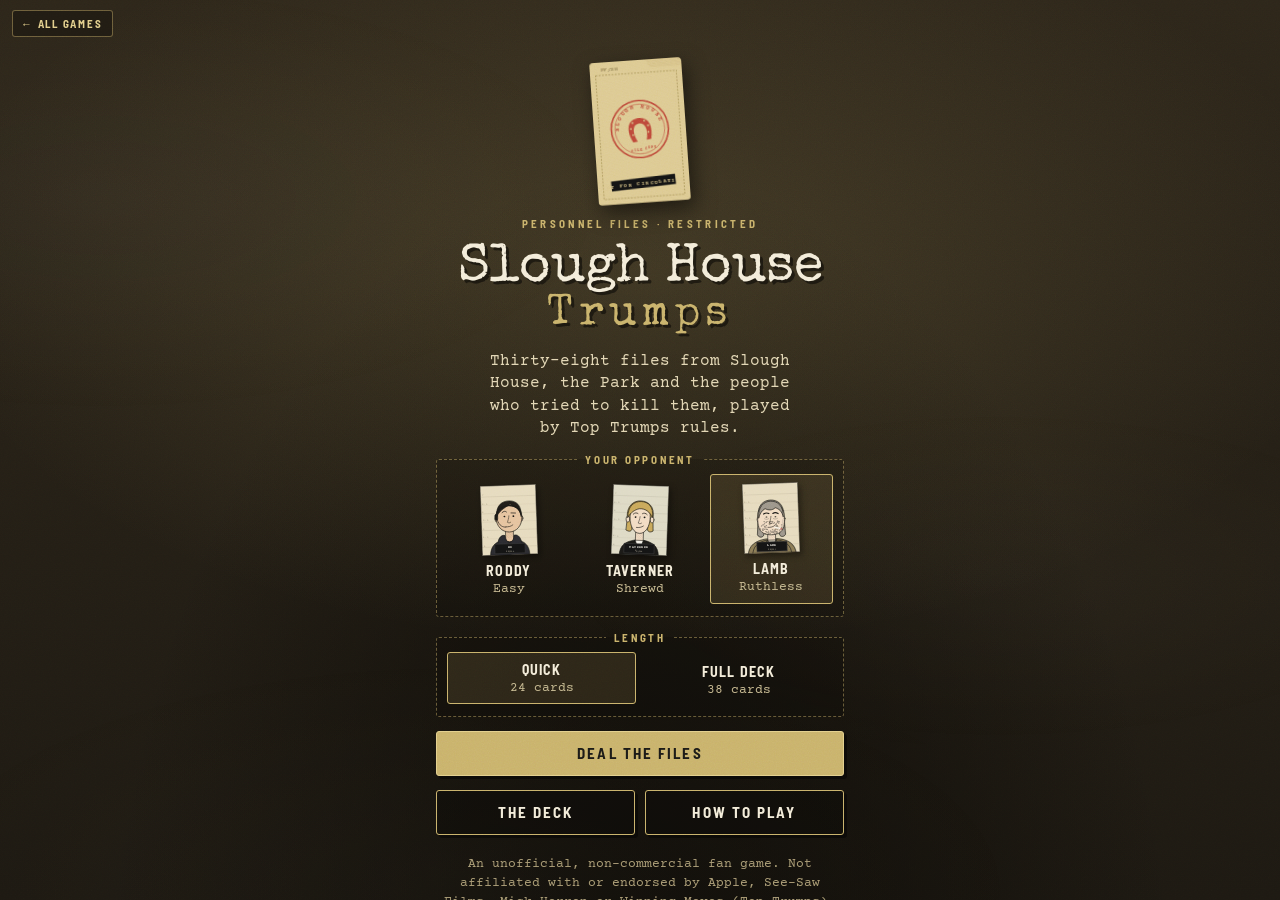
==== site/trumps/index.html @ dc07bbfb "Add the hub and Slough House Trumps Co-Authored-By: Claude Opus 5.5 <noreply@anthropic.com> Claude-S" ====
<!doctype html>
<html lang="en-GB">
<head>
  <meta charset="utf-8">
  <meta name="viewport" content="width=device-width, initial-scale=1, viewport-fit=cover">
  <meta name="theme-color" content="#1d1912">
  <meta name="description" content="An unofficial fan-made Top Trumps style card game for Slow Horses. Play against the computer in the browser.">
  <title>Slough House Trumps</title>
  <link rel="icon" href="../shared/icon.svg">
  <link rel="preconnect" href="https://fonts.googleapis.com">
  <link rel="preconnect" href="https://fonts.gstatic.com" crossorigin>
  <link href="https://fonts.googleapis.com/css2?family=Barlow+Semi+Condensed:wght@500;700&family=Courier+Prime:ital,wght@0,400;0,700;1,400&family=Special+Elite&display=swap" rel="stylesheet">
  <link rel="stylesheet" href="../shared/theme.css">
  <link rel="stylesheet" href="style.css">
</head>
<body>
  <main id="title" class="screen">
    <a class="back-link" href="../">← All games</a>
    <div class="title-inner">
      <div class="crest-wrap" id="title-crest"></div>
      <p class="kicker">Personnel files · Restricted</p>
      <h1>Slough House<span>Trumps</span></h1>
      <p class="tagline">Thirty-eight files from Slough House, the Park and the people who tried to kill them, played by Top Trumps rules.</p>

      <fieldset class="choice" id="opponents">
        <legend>Your opponent</legend>
      </fieldset>

      <fieldset class="choice lengths">
        <legend>Length</legend>
        <label><input type="radio" name="length" value="24"><span><b>Quick</b><small>24 cards</small></span></label>
        <label><input type="radio" name="length" value="38"><span><b>Full deck</b><small>38 cards</small></span></label>
      </fieldset>

      <button class="btn primary" id="deal">Deal the files</button>
      <div class="row">
        <button class="btn" id="open-gallery">The deck</button>
        <button class="btn" id="open-rules">How to play</button>
      </div>

      <p class="disclaimer">An unofficial, non-commercial fan game. Not affiliated with or endorsed by Apple, See-Saw Films, Mick Herron or Winning Moves (Top Trumps). Characters belong to their owners; the sketches are original illustrations. Stats are ratings out of 100 drawn from events on screen. <strong>Contains spoilers up to the end of season 5.</strong></p>
    </div>
  </main>

  <section id="game" class="screen" hidden>
    <header class="bar opp">
      <div class="pile" id="pile-cpu"><span class="count" id="count-cpu">0</span></div>
      <div class="who"><b><span id="cpu-name"></span> <i class="lead" id="lead-cpu">Lead</i></b><small id="cpu-sub"></small></div>
      <button class="icon-btn" id="mute" aria-label="Toggle sound"></button>
      <button class="icon-btn" id="quit" aria-label="Leave the table">✕</button>
    </header>
    <p id="prompt" aria-live="polite"></p>
    <div id="table">
      <div class="pot" id="pot" hidden><div class="pile"></div><span>Pot <b id="count-pot">0</b></span></div>
    </div>
    <footer class="bar you">
      <div class="pile" id="pile-you"><span class="count" id="count-you">0</span></div>
      <div class="who"><b>You <i class="lead" id="lead-you">Lead</i></b><small>Your pile</small></div>
      <div class="score" id="score"></div>
    </footer>
  </section>

  <section id="gallery" class="screen" hidden>
    <header class="gallery-head">
      <button class="btn small" id="close-gallery">← Back</button>
      <h2>The Deck</h2>
      <span></span>
    </header>
    <div class="gallery-grid" id="gallery-grid"></div>
  </section>

  <div id="stage" aria-live="off"></div>

  <dialog id="rules">
    <h2>How to play</h2>
    <ol>
      <li>The deck is shuffled and dealt between you and your opponent. You only ever see the top card of your own pile.</li>
      <li>Whoever holds the lead picks a category from their card. Both cards are compared on it.</li>
      <li>The higher number wins both cards, which go to the bottom of the winner's pile, and the winner takes the lead.</li>
      <li>A tie sends both cards to the pot. The same player picks again, and the next hand's winner takes the pot as well.</li>
      <li>Take every card to win.</li>
    </ol>
    <dl class="stat-help" id="stat-help"></dl>
    <form method="dialog"><button class="btn primary">Understood</button></form>
  </dialog>

  <dialog id="zoom"><div id="zoom-card"></div><form method="dialog"><button class="btn small">Close</button></form></dialog>

  <dialog id="end">
    <div class="rubber seal" id="end-seal"></div>
    <h2 id="end-title"></h2>
    <p id="end-text"></p>
    <div class="row">
      <button class="btn primary" id="again">Deal again</button>
      <button class="btn" id="to-title">Leave the table</button>
    </div>
  </dialog>

  <script type="module" src="game.js"></script>
</body>
</html>
---- site/shared/theme.css ----
:root {
  --grime: #1d1912;
  --grime-2: #2d261a;
  --wall: #c9b26b;
  --wall-hi: #e3cf8c;
  --wall-lo: #8f7a3a;
  --damp: #5f5128;
  --manila: #ecdfb8;
  --manila-2: #d9c58c;
  --paper: #f3ecd9;
  --ink: #1b1a17;
  --ink-2: #4a453a;
  --stamp: #b8322a;
  --stamp-hi: #d9493e;
  --park: #0c1a24;
  --park-2: #13293a;
  --hub: #63c6ea;
  --hub-lo: #2c7aa0;
  --win: #3d6b3a;
  --lose: #9b2a2a;
  --type: "Special Elite", "Courier New", monospace;
  --mono: "Courier Prime", "Courier New", monospace;
  --sans: "Gill Sans", "Gill Sans MT", "Barlow Semi Condensed", "Helvetica Neue", sans-serif;
  --ease: cubic-bezier(.2, .8, .2, 1);
  color-scheme: dark;
}

* { box-sizing: border-box; }
html, body { margin: 0; height: 100%; }
html { background: var(--grime); }
body {
  background:
    radial-gradient(ellipse 80% 60% at 50% 30%, rgba(201, 178, 107, .16), transparent 70%),
    radial-gradient(ellipse at 50% 120%, #0d0b07, transparent 60%),
    linear-gradient(var(--grime-2), var(--grime));
  background-attachment: fixed;
  color: var(--paper);
  font-family: var(--mono);
  font-size: 17px;
  -webkit-tap-highlight-color: transparent;
  overscroll-behavior: none;
}
/* Paper grain over everything. */
body::before {
  content: "";
  position: fixed;
  inset: 0;
  pointer-events: none;
  z-index: 50;
  opacity: .16;
  mix-blend-mode: overlay;
  background-image: url("data:image/svg+xml,%3Csvg xmlns='http://www.w3.org/2000/svg' width='160' height='160'%3E%3Cfilter id='n'%3E%3CfeTurbulence type='fractalNoise' baseFrequency='.85' numOctaves='3' stitchTiles='stitch'/%3E%3C/filter%3E%3Crect width='100%25' height='100%25' filter='url(%23n)'/%3E%3C/svg%3E");
}
/* Lamb's smoke, drifting across the room. */
body::after {
  content: "";
  position: fixed;
  inset: -20%;
  pointer-events: none;
  z-index: 0;
  opacity: .5;
  background:
    radial-gradient(ellipse 30% 18% at 20% 30%, rgba(220, 210, 180, .07), transparent),
    radial-gradient(ellipse 26% 14% at 70% 60%, rgba(220, 210, 180, .06), transparent),
    radial-gradient(ellipse 34% 20% at 40% 85%, rgba(220, 210, 180, .05), transparent);
  animation: smoke 40s ease-in-out infinite alternate;
}
@keyframes smoke { to { transform: translate(6%, -4%) rotate(4deg); } }

[hidden] { display: none !important; }

/* ---------- Buttons ---------- */

.btn {
  font: 700 15px/1 var(--sans);
  letter-spacing: .14em;
  text-transform: uppercase;
  color: var(--paper);
  background: rgba(0, 0, 0, .25);
  border: 1.5px solid var(--wall);
  border-radius: 3px;
  padding: 14px 18px;
  cursor: pointer;
  text-decoration: none;
  text-align: center;
  box-shadow: 3px 3px 0 rgba(0, 0, 0, .45);
  transition: transform .15s var(--ease), background .15s, box-shadow .15s;
}
.btn:hover { background: rgba(201, 178, 107, .12); }
.btn:active { transform: translate(2px, 2px); box-shadow: 1px 1px 0 rgba(0, 0, 0, .45); }
.btn:focus-visible { outline: 2px solid var(--hub); outline-offset: 2px; }
.btn.primary {
  color: var(--ink);
  background: var(--wall);
  border-color: var(--wall-hi);
}
.btn.primary:hover { background: var(--wall-hi); }
.btn.small { font-size: 12px; padding: 10px 12px; }

.back-link {
  position: fixed;
  top: calc(env(safe-area-inset-top) + 10px);
  left: calc(env(safe-area-inset-left) + 12px);
  z-index: 20;
  display: inline-flex;
  align-items: center;
  gap: 6px;
  padding: 7px 10px 7px 8px;
  font: 700 11px/1 var(--sans);
  letter-spacing: .16em;
  text-transform: uppercase;
  color: var(--wall-hi);
  text-decoration: none;
  border: 1px solid rgba(201, 178, 107, .45);
  border-radius: 3px;
  background: rgba(29, 25, 18, .7);
  backdrop-filter: blur(4px);
}
.back-link:hover { color: var(--paper); border-color: var(--wall); }

/* A rubber stamp, slightly crooked and slightly worn. */
.rubber {
  display: inline-block;
  padding: 4px 10px 3px;
  border: 2.5px solid currentColor;
  border-radius: 3px;
  color: var(--stamp);
  font: 400 14px/1 var(--type);
  letter-spacing: .14em;
  text-transform: uppercase;
  transform: rotate(-4deg);
  mask-image: url("data:image/svg+xml,%3Csvg xmlns='http://www.w3.org/2000/svg' width='120' height='120'%3E%3Cfilter id='n'%3E%3CfeTurbulence type='fractalNoise' baseFrequency='.7' numOctaves='2'/%3E%3CfeColorMatrix values='0 0 0 0 0 0 0 0 0 0 0 0 0 0 0 0 0 0 -2.2 1.9'/%3E%3C/filter%3E%3Crect width='100%25' height='100%25' filter='url(%23n)'/%3E%3C/svg%3E");
}

.redact {
  background: var(--ink);
  color: transparent;
  border-radius: 1px;
  padding: 0 .1em;
  box-decoration-break: clone;
  -webkit-box-decoration-break: clone;
  user-select: none;
}

.site-foot {
  font: 400 13px/1.45 var(--mono);
  color: #a99b75;
  text-align: center;
}
.site-foot a { color: var(--wall-hi); }

@media (prefers-reduced-motion: reduce) {
  body::after { animation: none; }
  *, *::before, *::after { animation-duration: .01s !important; animation-iteration-count: 1 !important; transition-duration: .01s !important; }
}
---- site/trumps/style.css ----
body { overflow: hidden; }

.screen {
  position: fixed;
  inset: 0;
  z-index: 1;
  display: flex;
  flex-direction: column;
  padding: env(safe-area-inset-top) env(safe-area-inset-right) env(safe-area-inset-bottom) env(safe-area-inset-left);
}

.icon-btn {
  appearance: none;
  border: 1px solid rgba(201, 178, 107, .5);
  background: rgba(0, 0, 0, .25);
  color: var(--wall-hi);
  width: 36px;
  height: 36px;
  border-radius: 3px;
  font: 16px/1 var(--sans);
  cursor: pointer;
  display: grid;
  place-items: center;
  flex: none;
}
.icon-btn svg { width: 18px; height: 18px; }
.row { display: flex; gap: 10px; }
.row > * { flex: 1; }

/* ---------- Title ---------- */

#title { overflow-y: auto; align-items: center; }
.title-inner {
  width: 100%;
  max-width: 440px;
  padding: 60px 16px 28px;
  display: flex;
  flex-direction: column;
  gap: 14px;
  text-align: center;
}
.crest-wrap {
  width: 92px;
  margin: 0 auto;
  transform: rotate(-4deg);
  filter: drop-shadow(4px 8px 10px rgba(0, 0, 0, .5));
}
.crest-wrap svg { display: block; width: 100%; border-radius: 4px; }
.kicker {
  margin: 0;
  font: 700 11px var(--sans);
  letter-spacing: .3em;
  text-transform: uppercase;
  color: var(--wall);
}
h1 {
  margin: 0;
  font: 400 clamp(36px, 12vw, 54px)/.95 var(--type);
  color: var(--paper);
  text-shadow: 3px 3px 0 rgba(0, 0, 0, .5);
}
h1 span { display: block; color: var(--wall); font-size: .8em; letter-spacing: .12em; }
.tagline { margin: 0 auto; max-width: 32ch; font-size: 16px; line-height: 1.4; color: #e2d6b4; }

.choice {
  border: 1px dashed rgba(201, 178, 107, .45);
  border-radius: 3px;
  margin: 0;
  padding: 10px;
  display: grid;
  grid-template-columns: repeat(3, 1fr);
  gap: 8px;
  background: rgba(0, 0, 0, .15);
}
.choice.lengths { grid-template-columns: 1fr 1fr; }
.choice legend {
  padding: 0 8px;
  font: 700 11px var(--sans);
  letter-spacing: .25em;
  text-transform: uppercase;
  color: var(--wall);
}
.choice label { cursor: pointer; }
.choice input { position: absolute; opacity: 0; pointer-events: none; }
.choice label > span {
  display: flex;
  flex-direction: column;
  align-items: center;
  gap: 3px;
  height: 100%;
  padding: 8px 4px;
  border-radius: 3px;
  border: 1.5px solid transparent;
  transition: background .2s, border-color .2s, transform .2s var(--ease);
}
.choice label:hover > span { background: rgba(255, 255, 255, .04); }
.choice input:checked + span {
  background: rgba(201, 178, 107, .14);
  border-color: var(--wall);
  transform: translateY(-2px);
}
.choice input:focus-visible + span { outline: 2px solid var(--hub); }
.choice b { font: 700 14px var(--sans); letter-spacing: .08em; text-transform: uppercase; color: var(--paper); }
.choice small { font-size: 13px; color: #c4b78f; line-height: 1.1; }
.choice .mini { width: 56px; height: 70px; margin-bottom: 4px; transform: rotate(-2deg); box-shadow: 2px 3px 6px rgba(0, 0, 0, .4); }
.choice label:nth-child(odd) .mini { transform: rotate(2deg); }
.choice .mini svg { display: block; width: 100%; height: 100%; }

.disclaimer { margin: 6px 0 0; font-size: 13px; line-height: 1.45; color: #a99b75; }
.disclaimer strong { color: var(--wall-hi); font-weight: 700; }

/* ---------- Game ---------- */

#game {
  background:
    radial-gradient(circle at 18% 72%, transparent 38px, rgba(90, 60, 25, .22) 40px, transparent 44px),
    radial-gradient(circle at 84% 26%, transparent 30px, rgba(90, 60, 25, .16) 32px, transparent 35px),
    radial-gradient(ellipse at 50% 50%, rgba(201, 178, 107, .1), transparent 70%);
}
.bar {
  display: flex;
  align-items: center;
  gap: 12px;
  padding: 10px 16px;
  min-height: 76px;
  position: relative;
  z-index: 2;
}
.bar.opp { background: linear-gradient(rgba(0, 0, 0, .4), transparent); padding-left: 16px; }
.bar.you { background: linear-gradient(transparent, rgba(0, 0, 0, .4)); }
.who { display: flex; flex-direction: column; flex: 1; min-width: 0; }
.who b { font: 700 15px var(--sans); letter-spacing: .08em; text-transform: uppercase; white-space: nowrap; overflow: hidden; text-overflow: ellipsis; }
.who small { color: #c4b78f; font-size: 14px; }
.lead {
  display: inline-block;
  vertical-align: 2px;
  margin-left: 6px;
  padding: 3px 6px 2px;
  border: 1.5px solid var(--stamp-hi);
  border-radius: 2px;
  font: 400 10px/1 var(--type);
  font-style: normal;
  letter-spacing: .15em;
  text-transform: uppercase;
  color: var(--stamp-hi);
  opacity: 0;
  transform: rotate(-6deg) scale(1.6);
  transition: opacity .25s, transform .3s cubic-bezier(.2, 1.6, .4, 1);
}
.lead.on { opacity: 1; transform: rotate(-6deg); }
.score { font: 700 12px var(--sans); letter-spacing: .15em; color: var(--wall); text-transform: uppercase; }

.pile {
  position: relative;
  width: 36px;
  height: 56px;
  flex: none;
  border-radius: 2px;
  background: var(--back) center/cover;
  box-shadow: 1px 1px 0 #7d6a33, 2px 2px 0 #c9b26b, 3px 3px 0 #7d6a33, 4px 4px 0 #c9b26b, 6px 8px 12px rgba(0, 0, 0, .5);
  transition: transform .25s var(--ease);
}
.pile.empty { background: none; box-shadow: inset 0 0 0 1px rgba(201, 178, 107, .3); }
.pile.bump { animation: bump .35s var(--ease); }
@keyframes bump { 40% { transform: scale(1.15) rotate(-3deg); } }
.pile .count {
  position: absolute;
  right: -10px;
  bottom: -8px;
  min-width: 24px;
  height: 22px;
  padding: 0 5px;
  border-radius: 2px;
  background: var(--ink);
  border: 1px solid var(--wall);
  font: 700 13px/20px var(--mono);
  text-align: center;
  color: var(--paper);
}

#prompt {
  margin: 0;
  min-height: 34px;
  padding: 4px 16px;
  text-align: center;
  font-size: 16px;
  color: var(--wall-hi);
  position: relative;
  z-index: 2;
}
#prompt b { font: 400 16px var(--type); letter-spacing: .04em; color: var(--paper); }
#prompt .tap { display: block; margin-top: 2px; font: 700 11px var(--sans); letter-spacing: .25em; color: #c4b78f; text-transform: uppercase; animation: pulse 1.6s ease-in-out infinite; }
@keyframes pulse { 50% { opacity: .35; } }

#table { flex: 1; position: relative; }
.pot {
  position: absolute;
  left: 50%;
  top: 50%;
  transform: translate(-50%, -50%);
  display: flex;
  flex-direction: column;
  align-items: center;
  gap: 10px;
  font: 700 11px var(--sans);
  letter-spacing: .2em;
  text-transform: uppercase;
  color: var(--wall);
  z-index: 0;
}
.pot .pile { transform: rotate(-8deg); }

/* ---------- Cards ---------- */

#stage { position: fixed; inset: 0; pointer-events: none; z-index: 5; }
#stage .card { pointer-events: auto; }

.card {
  position: absolute;
  left: 0;
  top: 0;
  text-align: left;
  width: 300px;
  height: 500px;
  transform-origin: 0 0;
  perspective: 1400px;
  transition: transform var(--dur, .7s) var(--ease);
  will-change: transform;
}
.card-inner {
  position: absolute;
  inset: 0;
  transform-style: preserve-3d;
  transition: transform .75s cubic-bezier(.3, 1.3, .5, 1);
}
.card.down .card-inner { transform: rotateY(180deg); }
.face {
  position: absolute;
  inset: 0;
  border-radius: 6px;
  backface-visibility: hidden;
  -webkit-backface-visibility: hidden;
  overflow: hidden;
  box-shadow: 0 2px 0 rgba(0, 0, 0, .3), 0 18px 40px rgba(0, 0, 0, .55);
}
.face.back { transform: rotateY(180deg); background: var(--manila-2); }
.face.back svg { display: block; width: 100%; height: 100%; }

.face.front {
  background:
    radial-gradient(ellipse at 80% 90%, rgba(143, 122, 58, .18), transparent 50%),
    linear-gradient(var(--manila), #e4d4a4);
  color: var(--ink);
  padding: 10px 12px 8px;
  display: flex;
  flex-direction: column;
}
.face.front::before {
  content: "";
  position: absolute;
  inset: 0;
  pointer-events: none;
  background: linear-gradient(115deg, transparent 30%, rgba(255, 255, 255, .45) 45%, transparent 60%);
  background-size: 250% 100%;
  background-position: 120% 0;
  z-index: 3;
  mix-blend-mode: soft-light;
}
.card.shine .face.front::before { animation: shine 1.1s ease-out; }
@keyframes shine { to { background-position: -60% 0; } }

.card-head {
  position: relative;
  display: grid;
  grid-template-columns: auto 1fr;
  column-gap: 10px;
  align-items: start;
  padding-bottom: 7px;
  border-bottom: 2px solid var(--ink);
}
.card-no {
  grid-row: span 2;
  min-width: 42px;
  padding: 4px 4px 3px;
  font: 700 18px/1 var(--mono);
  text-align: center;
  color: var(--paper);
  background: var(--faction);
  border-radius: 2px;
}
.card-no small { display: block; font: 700 7px/1.2 var(--sans); letter-spacing: .15em; opacity: .8; }
.card-head h3 {
  margin: 0;
  font: 400 21px/1.02 var(--type);
  letter-spacing: .01em;
  color: var(--ink);
}
.card-head p { margin: 2px 0 0; font: 400 13px/1.1 var(--mono); color: var(--ink-2); }
.card-series {
  position: absolute;
  right: 0;
  bottom: -16px;
  font: 700 8.5px var(--sans);
  letter-spacing: .14em;
  color: var(--ink-2);
}

.dossier {
  display: grid;
  grid-template-columns: 124px 1fr;
  gap: 10px;
  margin-top: 18px;
  height: 172px;
}
.portrait {
  position: relative;
  width: 124px;
  height: 155px;
  transform: rotate(-2deg);
  box-shadow: 2px 3px 6px rgba(0, 0, 0, .3);
}
.portrait::after {
  content: "";
  position: absolute;
  top: -9px;
  left: 18px;
  width: 11px;
  height: 34px;
  border: 2.5px solid #8b8b8b;
  border-radius: 6px;
  transform: rotate(4deg);
}
.portrait-svg { display: block; width: 100%; height: 100%; }
.side { display: flex; flex-direction: column; gap: 8px; min-width: 0; }
.side .rubber { align-self: flex-start; font-size: 12px; color: var(--faction); padding: 3px 7px 2px; transform: rotate(-5deg); }
.blurb {
  margin: 0;
  font: 400 12.5px/1.32 var(--mono);
  color: #2e2a22;
}

.stats { list-style: none; margin: 4px 0 0; padding: 0; display: flex; flex-direction: column; gap: 2px; }
.stat {
  position: relative;
  display: flex;
  align-items: baseline;
  gap: 6px;
  width: 100%;
  height: 34px;
  padding: 8px 6px 0;
  border: 0;
  border-bottom: 1px solid rgba(27, 26, 23, .35);
  border-radius: 0;
  background: none;
  color: var(--ink);
  cursor: default;
  font: inherit;
  transition: background .25s, color .25s, transform .25s var(--ease);
}
.stat::after {
  content: "";
  position: absolute;
  left: 6px;
  bottom: 2px;
  height: 2px;
  width: calc((100% - 12px) * var(--v) / 100);
  background: var(--ink);
  opacity: .25;
}
.stat span { font: 700 14px var(--sans); letter-spacing: .12em; text-transform: uppercase; }
.stat i { flex: 1; border-bottom: 2px dotted rgba(27, 26, 23, .4); transform: translateY(-4px); }
.stat b { font: 400 20px/1 var(--type); }
.card.choosing .stat { cursor: pointer; }
.card.choosing .stat:hover, .card.choosing .stat:focus-visible {
  background: linear-gradient(100deg, transparent 2%, rgba(242, 228, 60, .6) 4%, rgba(242, 228, 60, .45) 96%, transparent 98%);
  transform: translateX(3px);
  outline: none;
}
.card.choosing .stats { animation: invite 2.4s ease-in-out infinite; }
@keyframes invite { 50% { filter: drop-shadow(0 0 5px rgba(201, 178, 107, .8)); } }
.stat.picked { background: linear-gradient(100deg, transparent 1%, rgba(242, 228, 60, .75) 3%, rgba(242, 228, 60, .6) 97%, transparent 99%); }
.stat.won { background: linear-gradient(100deg, transparent 1%, rgba(110, 190, 90, .6) 3%, rgba(110, 190, 90, .5) 97%, transparent 99%); }
.stat.lost { color: var(--lose); }
.stat.lost::before {
  content: "";
  position: absolute;
  left: 2px;
  right: 2px;
  top: 55%;
  height: 2.5px;
  background: var(--lose);
  transform: rotate(-1.5deg);
}
.stat.drew { background: rgba(99, 198, 234, .35); }

.card-foot {
  margin-top: auto;
  padding-top: 4px;
  display: flex;
  justify-content: space-between;
  font: 700 8.5px var(--sans);
  letter-spacing: .18em;
  color: #7d6a33;
  text-transform: uppercase;
}

.stamp {
  position: absolute;
  left: 30px;
  top: 150px;
  padding: 10px 14px 8px;
  border: 5px double var(--stamp);
  border-radius: 4px;
  font: 400 34px/1 var(--type);
  letter-spacing: .1em;
  text-transform: uppercase;
  color: var(--stamp);
  background: rgba(243, 236, 217, .25);
  transform: rotate(-14deg) scale(0);
  opacity: 0;
  z-index: 4;
  pointer-events: none;
  mix-blend-mode: multiply;
}
.stamp.blue { color: #1f5f8a; border-color: #1f5f8a; font-size: 26px; }
.stamp.show { animation: stamp .4s cubic-bezier(.2, 1.6, .4, 1) forwards; }
@keyframes stamp {
  from { transform: rotate(-30deg) scale(2.4); opacity: 0; }
  to { transform: rotate(-14deg) scale(1); opacity: .92; }
}

/* ---------- Gallery ---------- */

#gallery { overflow-y: auto; }
.gallery-head {
  position: sticky;
  top: 0;
  z-index: 2;
  display: grid;
  grid-template-columns: 1fr auto 1fr;
  align-items: center;
  padding: 12px 16px;
  background: linear-gradient(var(--grime-2) 70%, transparent);
}
.gallery-head h2 { margin: 0; font: 400 22px var(--type); color: var(--paper); letter-spacing: .06em; }
.gallery-head .btn { justify-self: start; }
.gallery-grid {
  display: grid;
  grid-template-columns: repeat(auto-fill, 150px);
  justify-content: center;
  gap: 14px;
  padding: 4px 16px 32px;
  max-width: 1100px;
  width: 100%;
  margin: 0 auto;
}
.thumb {
  position: relative;
  width: 150px;
  height: 250px;
  cursor: pointer;
  border: 0;
  padding: 0;
  background: none;
  animation: rise .5s var(--ease) backwards;
  animation-delay: calc(var(--i) * 25ms);
}
.thumb .card { transform: scale(.5); transition: none; }
.thumb:hover .card .face { box-shadow: 0 0 0 3px var(--wall), 0 18px 40px rgba(0, 0, 0, .55); }
@keyframes rise { from { opacity: 0; transform: translateY(16px); } }

/* ---------- Dialogs ---------- */

dialog {
  border: 0;
  border-radius: 4px;
  background: linear-gradient(var(--manila), #e1d09d);
  color: var(--ink);
  padding: 22px 20px 20px;
  max-width: min(440px, calc(100vw - 32px));
  max-height: calc(100dvh - 32px);
  box-shadow: 0 30px 80px rgba(0, 0, 0, .7);
}
dialog::backdrop { background: rgba(12, 10, 6, .75); backdrop-filter: blur(3px); }
dialog[open] { animation: pop .35s var(--ease); }
@keyframes pop { from { opacity: 0; transform: translateY(14px) rotate(-1deg) scale(.96); } }
dialog h2 { margin: 0 0 12px; font: 400 24px var(--type); text-align: center; }
dialog ol { padding-left: 20px; margin: 0 0 14px; line-height: 1.35; font-size: 15px; }
dialog li { margin-bottom: 6px; }
dialog .btn { color: var(--ink); border-color: var(--ink); background: transparent; box-shadow: 3px 3px 0 rgba(0, 0, 0, .25); }
dialog .btn.primary { background: var(--ink); color: var(--manila); }
.stat-help { display: grid; grid-template-columns: auto 1fr; gap: 5px 12px; margin: 0 0 16px; font-size: 14px; }
.stat-help dt { font: 700 12px/1.6 var(--sans); letter-spacing: .1em; text-transform: uppercase; }
.stat-help dd { margin: 0; color: var(--ink-2); }
dialog form { display: flex; justify-content: center; }
dialog form .btn { width: 100%; }

#zoom { background: transparent; box-shadow: none; padding: 0; overflow: visible; }
#zoom-card { position: relative; width: calc(300px * var(--s, 1)); height: calc(500px * var(--s, 1)); margin-bottom: 14px; }
#zoom-card .card { transform: scale(var(--s, 1)); transition: none; }
#zoom .btn { color: var(--paper); border-color: var(--wall); background: rgba(0, 0, 0, .4); }

#end { text-align: center; width: 360px; }
#end p { font-size: 16px; line-height: 1.4; margin: 0 0 18px; }
.seal {
  margin: 4px auto 14px;
  font-size: 26px;
  padding: 8px 14px 6px;
  border-width: 3px;
  animation: stamp .5s cubic-bezier(.2, 1.6, .4, 1) .15s backwards;
}
.seal.won { color: var(--win); }

@media (prefers-reduced-motion: reduce) {
  .card, .card-inner { transition-duration: .01s !important; }
}
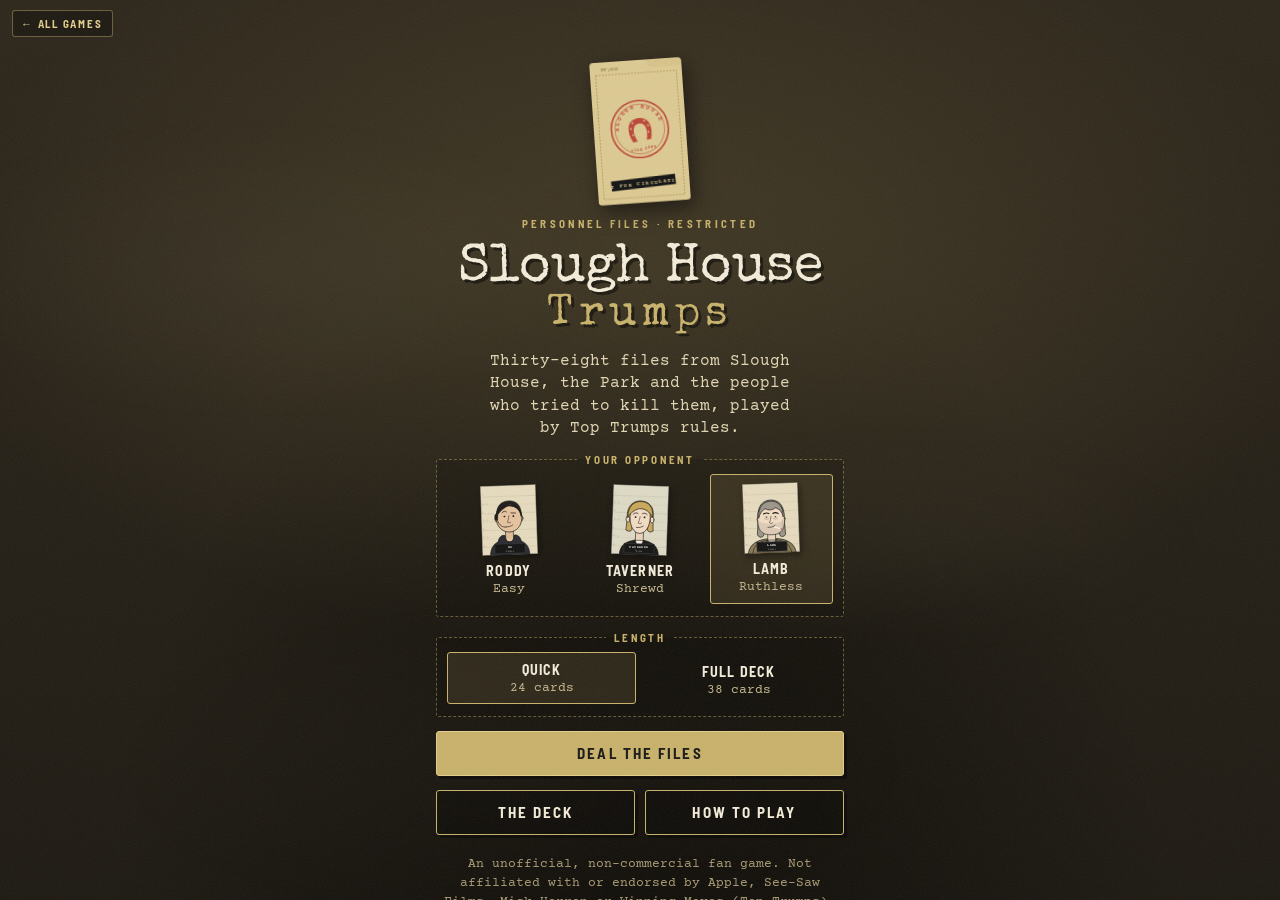
==== commit 75a97f3c: "Polish portraits, the trumps table and quiz layout Stubble is now a soft jaw shadow instead of dots " ====
--- a/site/trumps/index.html
+++ b/site/trumps/index.html
@@ -45,7 +45,8 @@
   <section id="game" class="screen" hidden>
     <header class="bar opp">
       <div class="pile" id="pile-cpu"><span class="count" id="count-cpu">0</span></div>
-      <div class="who"><b><span id="cpu-name"></span> <i class="lead" id="lead-cpu">Lead</i></b><small id="cpu-sub"></small></div>
+      <div class="who"><b id="cpu-name"></b><small><span id="cpu-sub"></span> <i class="lead" id="lead-cpu">Lead</i></small></div>
+      <a class="icon-btn" href="../" aria-label="All games" title="All games"><svg viewBox="0 0 24 24" fill="none" stroke="currentColor" stroke-width="2" stroke-linecap="round" stroke-linejoin="round"><path d="M3 7h6l2 2h10v10H3z"/><path d="M3 7V5h6"/></svg></a>
       <button class="icon-btn" id="mute" aria-label="Toggle sound"></button>
       <button class="icon-btn" id="quit" aria-label="Leave the table">✕</button>
     </header>
@@ -55,7 +56,7 @@
     </div>
     <footer class="bar you">
       <div class="pile" id="pile-you"><span class="count" id="count-you">0</span></div>
-      <div class="who"><b>You <i class="lead" id="lead-you">Lead</i></b><small>Your pile</small></div>
+      <div class="who"><b>You</b><small>Your pile <i class="lead" id="lead-you">Lead</i></small></div>
       <div class="score" id="score"></div>
     </footer>
   </section>
@@ -94,6 +95,7 @@
       <button class="btn primary" id="again">Deal again</button>
       <button class="btn" id="to-title">Leave the table</button>
     </div>
+    <a class="end-hub" href="../">All games</a>
   </dialog>
 
   <script type="module" src="game.js"></script>
--- a/site/shared/theme.css
+++ b/site/shared/theme.css
@@ -27,7 +27,7 @@
 
 * { box-sizing: border-box; }
 html, body { margin: 0; height: 100%; }
-html { background: var(--grime); }
+html { background: var(--grime); overflow-x: clip; }
 body {
   background:
     radial-gradient(ellipse 80% 60% at 50% 30%, rgba(201, 178, 107, .16), transparent 70%),
@@ -47,15 +47,14 @@
   inset: 0;
   pointer-events: none;
   z-index: 50;
-  opacity: .16;
-  mix-blend-mode: overlay;
+  opacity: .07;
   background-image: url("data:image/svg+xml,%3Csvg xmlns='http://www.w3.org/2000/svg' width='160' height='160'%3E%3Cfilter id='n'%3E%3CfeTurbulence type='fractalNoise' baseFrequency='.85' numOctaves='3' stitchTiles='stitch'/%3E%3C/filter%3E%3Crect width='100%25' height='100%25' filter='url(%23n)'/%3E%3C/svg%3E");
 }
 /* Lamb's smoke, drifting across the room. */
 body::after {
   content: "";
   position: fixed;
-  inset: -20%;
+  inset: 0;
   pointer-events: none;
   z-index: 0;
   opacity: .5;
@@ -65,7 +64,8 @@
     radial-gradient(ellipse 34% 20% at 40% 85%, rgba(220, 210, 180, .05), transparent);
   animation: smoke 40s ease-in-out infinite alternate;
 }
-@keyframes smoke { to { transform: translate(6%, -4%) rotate(4deg); } }
+.page-hidden body::after { animation-play-state: paused; }
+@keyframes smoke { to { transform: translate(4%, -3%) scale(1.1); } }
 
 [hidden] { display: none !important; }
 
@@ -113,8 +113,7 @@
   text-decoration: none;
   border: 1px solid rgba(201, 178, 107, .45);
   border-radius: 3px;
-  background: rgba(29, 25, 18, .7);
-  backdrop-filter: blur(4px);
+  background: rgba(29, 25, 18, .85);
 }
 .back-link:hover { color: var(--paper); border-color: var(--wall); }
 
--- a/site/trumps/style.css
+++ b/site/trumps/style.css
@@ -225,7 +225,6 @@
   transform-origin: 0 0;
   perspective: 1400px;
   transition: transform var(--dur, .7s) var(--ease);
-  will-change: transform;
 }
 .card-inner {
   position: absolute;
@@ -244,6 +243,11 @@
   box-shadow: 0 2px 0 rgba(0, 0, 0, .3), 0 18px 40px rgba(0, 0, 0, .55);
 }
 .face.back { transform: rotateY(180deg); background: var(--manila-2); }
+/* WebKit can ignore backface-visibility mid-transform, so swap the faces at the flip's midpoint. */
+.face.front { transition: visibility 0s .18s; }
+.card.down .face.front { visibility: hidden; }
+.face.back { visibility: hidden; transition: visibility 0s .18s; }
+.card.down .face.back { visibility: visible; }
 .face.back svg { display: block; width: 100%; height: 100%; }
 
 .face.front {
@@ -258,16 +262,17 @@
 .face.front::before {
   content: "";
   position: absolute;
-  inset: 0;
+  top: 0;
+  bottom: 0;
+  left: -60%;
+  width: 60%;
   pointer-events: none;
-  background: linear-gradient(115deg, transparent 30%, rgba(255, 255, 255, .45) 45%, transparent 60%);
-  background-size: 250% 100%;
-  background-position: 120% 0;
+  background: linear-gradient(105deg, transparent, rgba(255, 255, 255, .45), transparent);
   z-index: 3;
-  mix-blend-mode: soft-light;
+  opacity: 0;
 }
 .card.shine .face.front::before { animation: shine 1.1s ease-out; }
-@keyframes shine { to { background-position: -60% 0; } }
+@keyframes shine { 0% { opacity: 1; transform: translateX(0); } 100% { opacity: 1; transform: translateX(380%); } }
 
 .card-head {
   position: relative;
@@ -346,8 +351,8 @@
   align-items: baseline;
   gap: 6px;
   width: 100%;
-  height: 34px;
-  padding: 8px 6px 0;
+  height: 33px;
+  padding: 7px 6px 0;
   border: 0;
   border-bottom: 1px solid rgba(27, 26, 23, .35);
   border-radius: 0;
@@ -376,8 +381,17 @@
   transform: translateX(3px);
   outline: none;
 }
-.card.choosing .stats { animation: invite 2.4s ease-in-out infinite; }
-@keyframes invite { 50% { filter: drop-shadow(0 0 5px rgba(201, 178, 107, .8)); } }
+.stats { position: relative; }
+.card.choosing .stats::after {
+  content: "";
+  position: absolute;
+  inset: -3px -4px;
+  border: 2px solid rgba(201, 150, 40, .7);
+  border-radius: 4px;
+  pointer-events: none;
+  animation: invite 2.4s ease-in-out infinite;
+}
+@keyframes invite { 50% { opacity: .15; } }
 .stat.picked { background: linear-gradient(100deg, transparent 1%, rgba(242, 228, 60, .75) 3%, rgba(242, 228, 60, .6) 97%, transparent 99%); }
 .stat.won { background: linear-gradient(100deg, transparent 1%, rgba(110, 190, 90, .6) 3%, rgba(110, 190, 90, .5) 97%, transparent 99%); }
 .stat.lost { color: var(--lose); }
@@ -420,7 +434,6 @@
   opacity: 0;
   z-index: 4;
   pointer-events: none;
-  mix-blend-mode: multiply;
 }
 .stamp.blue { color: #1f5f8a; border-color: #1f5f8a; font-size: 26px; }
 .stamp.show { animation: stamp .4s cubic-bezier(.2, 1.6, .4, 1) forwards; }
@@ -456,6 +469,8 @@
 }
 .thumb {
   position: relative;
+  content-visibility: auto;
+  contain-intrinsic-size: 150px 250px;
   width: 150px;
   height: 250px;
   cursor: pointer;
@@ -481,7 +496,7 @@
   max-height: calc(100dvh - 32px);
   box-shadow: 0 30px 80px rgba(0, 0, 0, .7);
 }
-dialog::backdrop { background: rgba(12, 10, 6, .75); backdrop-filter: blur(3px); }
+dialog::backdrop { background: rgba(12, 10, 6, .82); }
 dialog[open] { animation: pop .35s var(--ease); }
 @keyframes pop { from { opacity: 0; transform: translateY(14px) rotate(-1deg) scale(.96); } }
 dialog h2 { margin: 0 0 12px; font: 400 24px var(--type); text-align: center; }
@@ -514,3 +529,8 @@
 @media (prefers-reduced-motion: reduce) {
   .card, .card-inner { transition-duration: .01s !important; }
 }
+#end .btn { font-size: 13px; letter-spacing: .1em; padding: 14px 8px; }
+.end-hub { display: inline-block; margin-top: 14px; font: 700 12px var(--sans); letter-spacing: .16em; text-transform: uppercase; color: var(--ink-2); }
+a.icon-btn { text-decoration: none; }
+.bar.opp { gap: 8px; }
+.bar.opp .icon-btn { width: 32px; height: 32px; }
